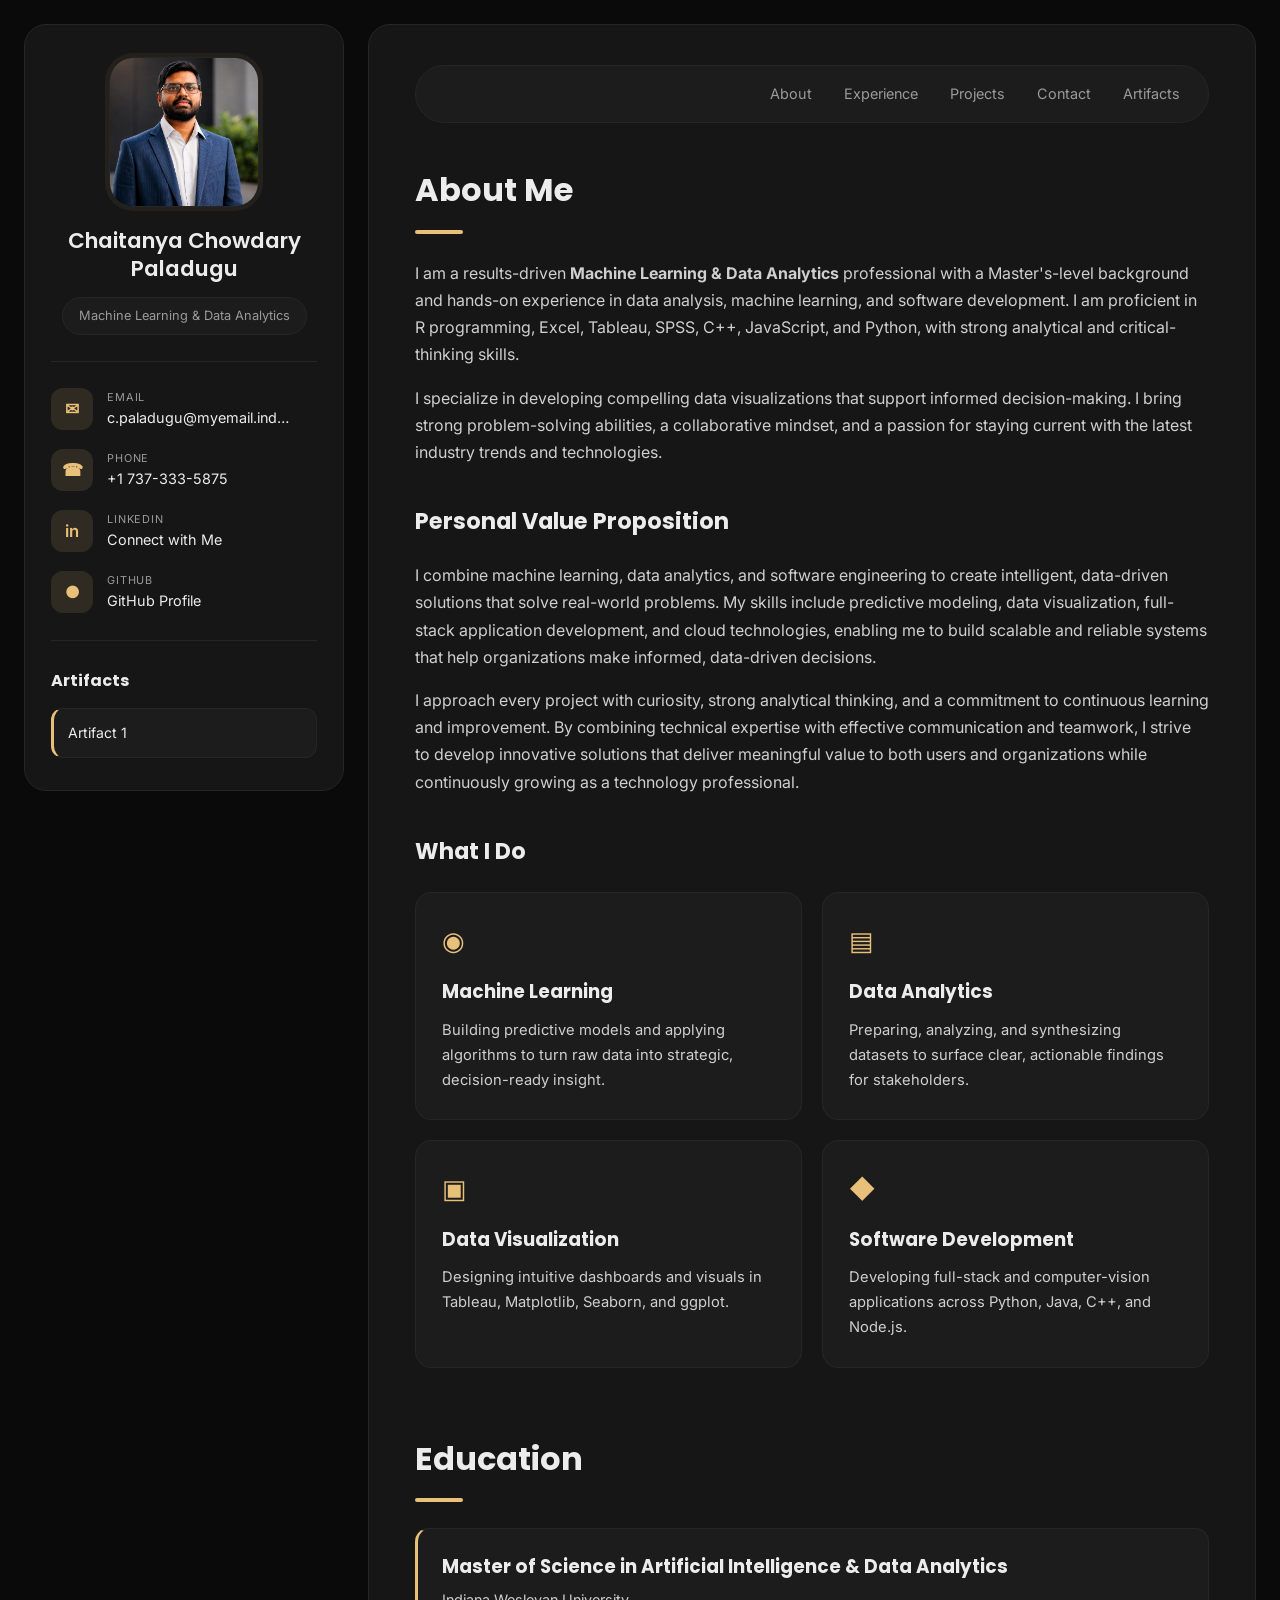
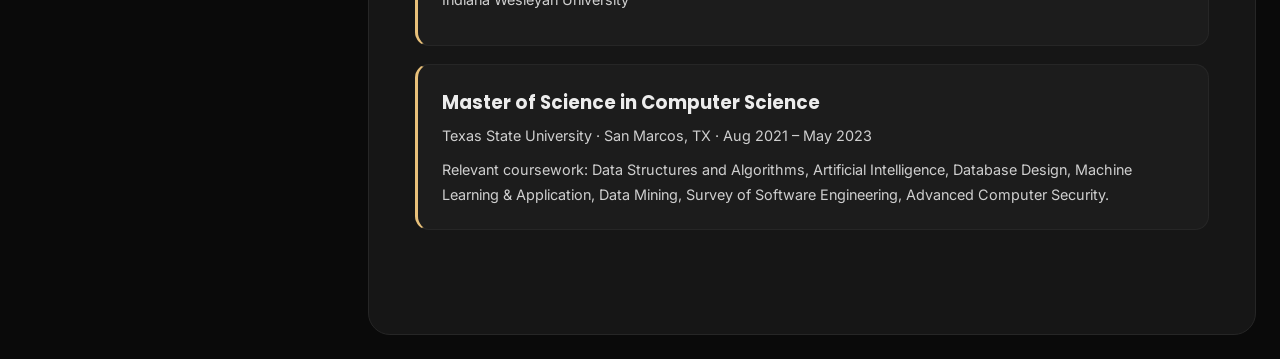
==== index.html @ d96ff82c "Update index.html" ====
<!DOCTYPE html>
<html lang="en">
  <head>
    <meta charset="UTF-8">
    <meta name="viewport" content="width=device-width, initial-scale=1.0">
    <title>Chaitanya Chowdary Paladugu | Portfolio</title>
  <link rel="preconnect" href="https://fonts.googleapis.com">
  <link href="https://fonts.googleapis.com/css2?family=Poppins:wght@400;500;600;700&family=Inter:wght@400;500;600&display=swap" rel="stylesheet">
  <link rel="stylesheet" href="style.css?v=4">
  </head>
<body>
  <div class="layout">
    <!-- Sidebar -->
    <aside class="sidebar">
      <div class="profile">
        <div class="avatar-wrap">
          <img src="profile.jpg" alt="Chaitanya Chowdary Paladugu" class="avatar">
        </div>
        <h1 class="name">Chaitanya Chowdary Paladugu</h1>
        <span class="role-pill">Machine Learning &amp; Data Analytics</span>
      </div>

      <div class="divider"></div>

      <nav class="contact-list">
        <a class="contact-item" href="mailto:c.paladugu@myemail.indwes.edu">
          <span class="c-icon">&#9993;</span>
          <span class="c-text"><span class="c-label">EMAIL</span><span class="c-value">c.paladugu@myemail.indwes.edu</span></span>
        </a>
        <a class="contact-item" href="tel:+17373335875">
          <span class="c-icon">&#9742;</span>
          <span class="c-text"><span class="c-label">PHONE</span><span class="c-value">+1 737-333-5875</span></span>
        </a>
        <a class="contact-item" href="https://www.linkedin.com/in/chowdary-paladugu1325/" target="_blank" rel="noopener">
          <span class="c-icon">in</span>
          <span class="c-text"><span class="c-label">LINKEDIN</span><span class="c-value">Connect with Me</span></span>
        </a>
        <a class="contact-item" href="https://github.com/ChaitanyaChowdaryPaladugu" target="_blank" rel="noopener">
          <span class="c-icon">&#9679;</span>
          <span class="c-text"><span class="c-label">GITHUB</span><span class="c-value">GitHub Profile</span></span>
        </a>
      </nav>

      <div class="divider"></div>

      <div class="artifacts-nav">
        <h2 class="artifacts-title">Artifacts</h2>
        <a class="artifact-link" href="artifact-1.html">Artifact 1</a>
      </div>
    </aside>

    <!-- Main -->
    <main class="main">
      <nav class="topnav">
        <a href="index.html" class="active">About</a>
        <a href="experience.html">Experience</a>
        <a href="projects.html">Projects</a>
        <a href="contact.html">Contact</a>
        <a href="artifacts.html">Artifacts</a>
      </nav>

      <section id="about" class="section">
        <h2 class="section-title">About Me</h2>
        <div class="title-bar"></div>
        <p>I am a results-driven <strong>Machine Learning &amp; Data Analytics</strong> professional with a Master's-level background and hands-on experience in data analysis, machine learning, and software development. I am proficient in R programming, Excel, Tableau, SPSS, C++, JavaScript, and Python, with strong analytical and critical-thinking skills.</p>
      <p>I specialize in developing compelling data visualizations that support informed decision-making. I bring strong problem-solving abilities, a collaborative mindset, and a passion for staying current with the latest industry trends and technologies.</p>
      
      <h3 class="subsection-title">Personal Value Proposition</h3>

      <div class="value-prop-card">
      <p>
        I combine machine learning, data analytics, and software engineering to create intelligent, data-driven solutions that solve real-world problems. My skills include predictive modeling, data visualization, full-stack application development, and cloud technologies, enabling me to build scalable and reliable systems that help organizations make informed, data-driven decisions.
      </p>

      <p>
        I approach every project with curiosity, strong analytical thinking, and a commitment to continuous learning and improvement. By combining technical expertise with effective communication and teamwork, I strive to develop innovative solutions that deliver meaningful value to both users and organizations while continuously growing as a technology professional.
      </p>
      </div>
      
        
      <h3 class="subsection-title">What I Do</h3>
      <div class="cards-grid">
      <div class="feature-card">
      <span class="feature-icon">&#9673;</span>
      <h4>Machine Learning</h4>
      <p>Building predictive models and applying algorithms to turn raw data into strategic, decision-ready insight.</p>
      </div>
      <div class="feature-card">
      <span class="feature-icon">&#9636;</span>
      <h4>Data Analytics</h4>
      <p>Preparing, analyzing, and synthesizing datasets to surface clear, actionable findings for stakeholders.</p>
      </div>
      <div class="feature-card">
      <span class="feature-icon">&#9635;</span>
      <h4>Data Visualization</h4>
      <p>Designing intuitive dashboards and visuals in Tableau, Matplotlib, Seaborn, and ggplot.</p>
      </div>
      <div class="feature-card">
      <span class="feature-icon">&#9670;</span>
      <h4>Software Development</h4>
      <p>Developing full-stack and computer-vision applications across Python, Java, C++, and Node.js.</p>
      </div>
      </div>
      </section>
    
    <section id="education" class="section">
    <h2 class="section-title">Education</h2>
    <div class="title-bar"></div>
    <div class="edu-card">
    <h3>Master of Science in Artificial Intelligence &amp; Data Analytics</h3>
    <p class="edu-meta">Indiana Wesleyan University</p>
    </div>
    <div class="edu-card">
    <h3>Master of Science in Computer Science</h3>
    <p class="edu-meta">Texas State University &middot; San Marcos, TX &middot; Aug 2021 &ndash; May 2023</p>
    <p class="edu-course">Relevant coursework: Data Structures and Algorithms, Artificial Intelligence, Database Design, Machine Learning &amp; Application, Data Mining, Survey of Software Engineering, Advanced Computer Security.</p>
    </div>
    </section>
    </main>
  </div>
<script src="script.js?v=4"></script>
</body>
</html>
---- style.css ----
:root {
  --bg: #0a0a0a;
  --card: #161616;
  --card-2: #1c1c1c;
  --border: #262626;
  --accent: #e8c07a;
  --accent-soft: rgba(232,192,122,0.12);
  --text: #ececec;
  --muted: #9a9a9a;
  --radius: 22px;
}

* { margin: 0; padding: 0; box-sizing: border-box; }

html { scroll-behavior: smooth; }

body {
  background: var(--bg);
  color: var(--text);
  font-family: 'Inter', sans-serif;
  line-height: 1.7;
  padding: 24px;
}

.layout {
  display: grid;
  grid-template-columns: 320px 1fr;
  gap: 24px;
  max-width: 1320px;
  margin: 0 auto;
  align-items: start;
}

/* ---------- Sidebar ---------- */
.sidebar {
  background: var(--card);
  border: 1px solid var(--border);
  border-radius: var(--radius);
  padding: 32px 26px;
  position: sticky;
  top: 24px;
}

.profile { text-align: center; }

.avatar-wrap {
  width: 150px;
  height: 150px;
  margin: 0 auto 20px;
  border-radius: 24px;
  overflow: hidden;
  border: 1px solid var(--border);
  box-shadow: 0 0 0 4px rgba(232,192,122,0.06);
}

.avatar { width: 100%; height: 100%; object-fit: cover; display: block; }

.name {
  font-family: 'Poppins', sans-serif;
  font-size: 1.35rem;
  font-weight: 600;
  line-height: 1.3;
  margin-bottom: 14px;
}

.role-pill {
  display: inline-block;
  background: var(--card-2);
  border: 1px solid var(--border);
  color: var(--muted);
  font-size: 0.8rem;
  padding: 7px 16px;
  border-radius: 999px;
}

.divider {
  height: 1px;
  background: var(--border);
  margin: 26px 0;
}

/* Contact list */
.contact-list { display: flex; flex-direction: column; gap: 18px; }

.contact-item {
  display: flex;
  align-items: center;
  gap: 14px;
  text-decoration: none;
  color: var(--text);
  transition: transform 0.2s ease;
}

.contact-item:hover { transform: translateX(3px); }

.c-icon {
  flex: 0 0 42px;
  height: 42px;
  display: grid;
  place-items: center;
  background: var(--accent-soft);
  color: var(--accent);
  border-radius: 12px;
  font-size: 1.05rem;
  font-weight: 600;
}

.c-text { display: flex; flex-direction: column; overflow: hidden; }
.c-label { font-size: 0.68rem; letter-spacing: 0.08em; color: var(--muted); }
.c-value { font-size: 0.9rem; white-space: nowrap; overflow: hidden; text-overflow: ellipsis; max-width: 190px; }

/* Artifacts nav */
.artifacts-title {
  font-family: 'Poppins', sans-serif;
  font-size: 1rem;
  margin-bottom: 14px;
}

.artifact-link {
  display: block;
  background: var(--card-2);
  border: 1px solid var(--border);
  border-left: 3px solid var(--accent);
  border-radius: 12px;
  padding: 12px 14px;
  color: var(--text);
  text-decoration: none;
  font-size: 0.88rem;
  transition: background 0.2s ease;
}

.artifact-link:hover { background: var(--accent-soft); }

/* ---------- Main ---------- */
.main {
  background: var(--card);
  border: 1px solid var(--border);
  border-radius: var(--radius);
  padding: 40px 46px;
}

.topnav {
  display: flex;
  justify-content: flex-end;
  flex-wrap: wrap;
  gap: 8px;
  background: var(--card-2);
  border: 1px solid var(--border);
  border-radius: 999px;
  padding: 10px 16px;
  margin-bottom: 40px;
  position: sticky;
  top: 24px;
  z-index: 5;
}

.topnav a {
  color: var(--muted);
  text-decoration: none;
  font-size: 0.9rem;
  padding: 6px 12px;
  border-radius: 999px;
  transition: color 0.2s ease;
}

.topnav a:hover { color: var(--text); }
.topnav a.active { color: var(--accent); }

.section { margin-bottom: 64px; scroll-margin-top: 90px; }

.section-title {
  font-family: 'Poppins', sans-serif;
  font-size: 2rem;
  font-weight: 700;
}

.title-bar {
  width: 48px;
  height: 4px;
  background: var(--accent);
  border-radius: 4px;
  margin: 12px 0 26px;
}

.section p { color: #cfcfcf; margin-bottom: 16px; }
.section-lead { color: var(--muted); margin-bottom: 24px; }

.subsection-title {
  font-family: 'Poppins', sans-serif;
  font-size: 1.4rem;
  margin: 36px 0 22px;
}

/* Feature cards */
.cards-grid {
  display: grid;
  grid-template-columns: repeat(2, 1fr);
  gap: 20px;
}

.feature-card {
  background: var(--card-2);
  border: 1px solid var(--border);
  border-radius: 16px;
  padding: 26px;
  transition: transform 0.2s ease, border-color 0.2s ease;
}

.feature-card:hover { transform: translateY(-4px); border-color: var(--accent); }
.feature-icon { color: var(--accent); font-size: 1.6rem; display: block; margin-bottom: 14px; }
.feature-card h4 { font-family: 'Poppins', sans-serif; font-size: 1.15rem; margin-bottom: 10px; }
.feature-card p { font-size: 0.92rem; margin: 0; }

/* Education */
.edu-card {
  background: var(--card-2);
  border: 1px solid var(--border);
  border-left: 3px solid var(--accent);
  border-radius: 14px;
  padding: 22px 24px;
  margin-bottom: 18px;
}
.edu-card h3 { font-family: 'Poppins', sans-serif; font-size: 1.15rem; margin-bottom: 6px; }
.edu-meta { color: var(--accent); font-size: 0.9rem; margin-bottom: 10px !important; }
.edu-course { font-size: 0.9rem; margin: 0 !important; }

/* Skills */
.skills-grid {
  display: grid;
  grid-template-columns: repeat(2, 1fr);
  gap: 20px;
}
.skill-group {
  background: var(--card-2);
  border: 1px solid var(--border);
  border-radius: 16px;
  padding: 22px;
}
.skill-group h4 { font-family: 'Poppins', sans-serif; color: var(--accent); font-size: 1rem; margin-bottom: 14px; }
.tags { display: flex; flex-wrap: wrap; gap: 8px; }
.tags span {
  background: var(--accent-soft);
  color: var(--text);
  border: 1px solid var(--border);
  font-size: 0.8rem;
  padding: 5px 12px;
  border-radius: 999px;
}

/* Experience */
.experience-card {
  background: var(--card-2);
  border: 1px solid var(--border);
  border-radius: 16px;
  padding: 26px;
}
.exp-head { display: flex; justify-content: space-between; flex-wrap: wrap; gap: 8px; margin-bottom: 16px; }
.exp-head h3 { font-family: 'Poppins', sans-serif; font-size: 1.2rem; }
.exp-date { color: var(--accent); font-size: 0.88rem; }
.experience-card ul { padding-left: 20px; }
.experience-card li { color: #cfcfcf; margin-bottom: 8px; font-size: 0.92rem; }

/* Projects */
.filters { display: flex; gap: 10px; flex-wrap: wrap; margin-bottom: 24px; }
.filter {
  background: var(--card-2);
  border: 1px solid var(--border);
  color: var(--muted);
  padding: 8px 18px;
  border-radius: 999px;
  cursor: pointer;
  font-size: 0.85rem;
  transition: all 0.2s ease;
}
.filter:hover { color: var(--text); }
.filter.active { background: var(--accent); color: #111; border-color: var(--accent); font-weight: 600; }

.projects-grid {
  display: grid;
  grid-template-columns: repeat(2, 1fr);
  gap: 20px;
}
.project-card {
  background: var(--card-2);
  border: 1px solid var(--border);
  border-radius: 16px;
  padding: 24px;
  transition: transform 0.2s ease, border-color 0.2s ease;
}
.project-card:hover { transform: translateY(-4px); border-color: var(--accent); }
.project-card h3 { font-family: 'Poppins', sans-serif; font-size: 1.1rem; margin-bottom: 8px; }
.proj-tech { color: var(--accent); font-size: 0.82rem; margin-bottom: 12px !important; }
.project-card p { font-size: 0.9rem; }
.proj-link { color: var(--accent); text-decoration: none; font-size: 0.85rem; font-weight: 600; }
.proj-link:hover { text-decoration: underline; }
.project-card.hidden { display: none; }

/* Certifications */
.cert-list { list-style: none; display: grid; gap: 12px; }
.cert-list li {
  background: var(--card-2);
  border: 1px solid var(--border);
  border-left: 3px solid var(--accent);
  border-radius: 12px;
  padding: 14px 18px;
  font-size: 0.92rem;
}

/* Contact */
.contact-grid {
  display: grid;
  grid-template-columns: repeat(2, 1fr);
  gap: 16px;
}
.contact-box {
  display: flex;
  align-items: center;
  gap: 12px;
  background: var(--card-2);
  border: 1px solid var(--border);
  border-radius: 14px;
  padding: 18px 22px;
  color: var(--text);
  text-decoration: none;
  transition: transform 0.2s ease, border-color 0.2s ease;
}
.contact-box:hover { transform: translateY(-3px); border-color: var(--accent); }
.contact-box span {
  display: grid;
  place-items: center;
  width: 38px;
  height: 38px;
  background: var(--accent-soft);
  color: var(--accent);
  border-radius: 10px;
  font-weight: 600;
}

.footer {
  margin-top: 40px;
  padding-top: 24px;
  border-top: 1px solid var(--border);
  color: var(--muted);
  font-size: 0.82rem;
  text-align: center;
}

/* ---------- Responsive ---------- */
@media (max-width: 980px) {
  .layout { grid-template-columns: 1fr; }
  .sidebar { position: static; }
  .main { padding: 30px 24px; }
  .cards-grid, .skills-grid, .projects-grid, .contact-grid { grid-template-columns: 1fr; }
  .topnav { justify-content: center; }
}
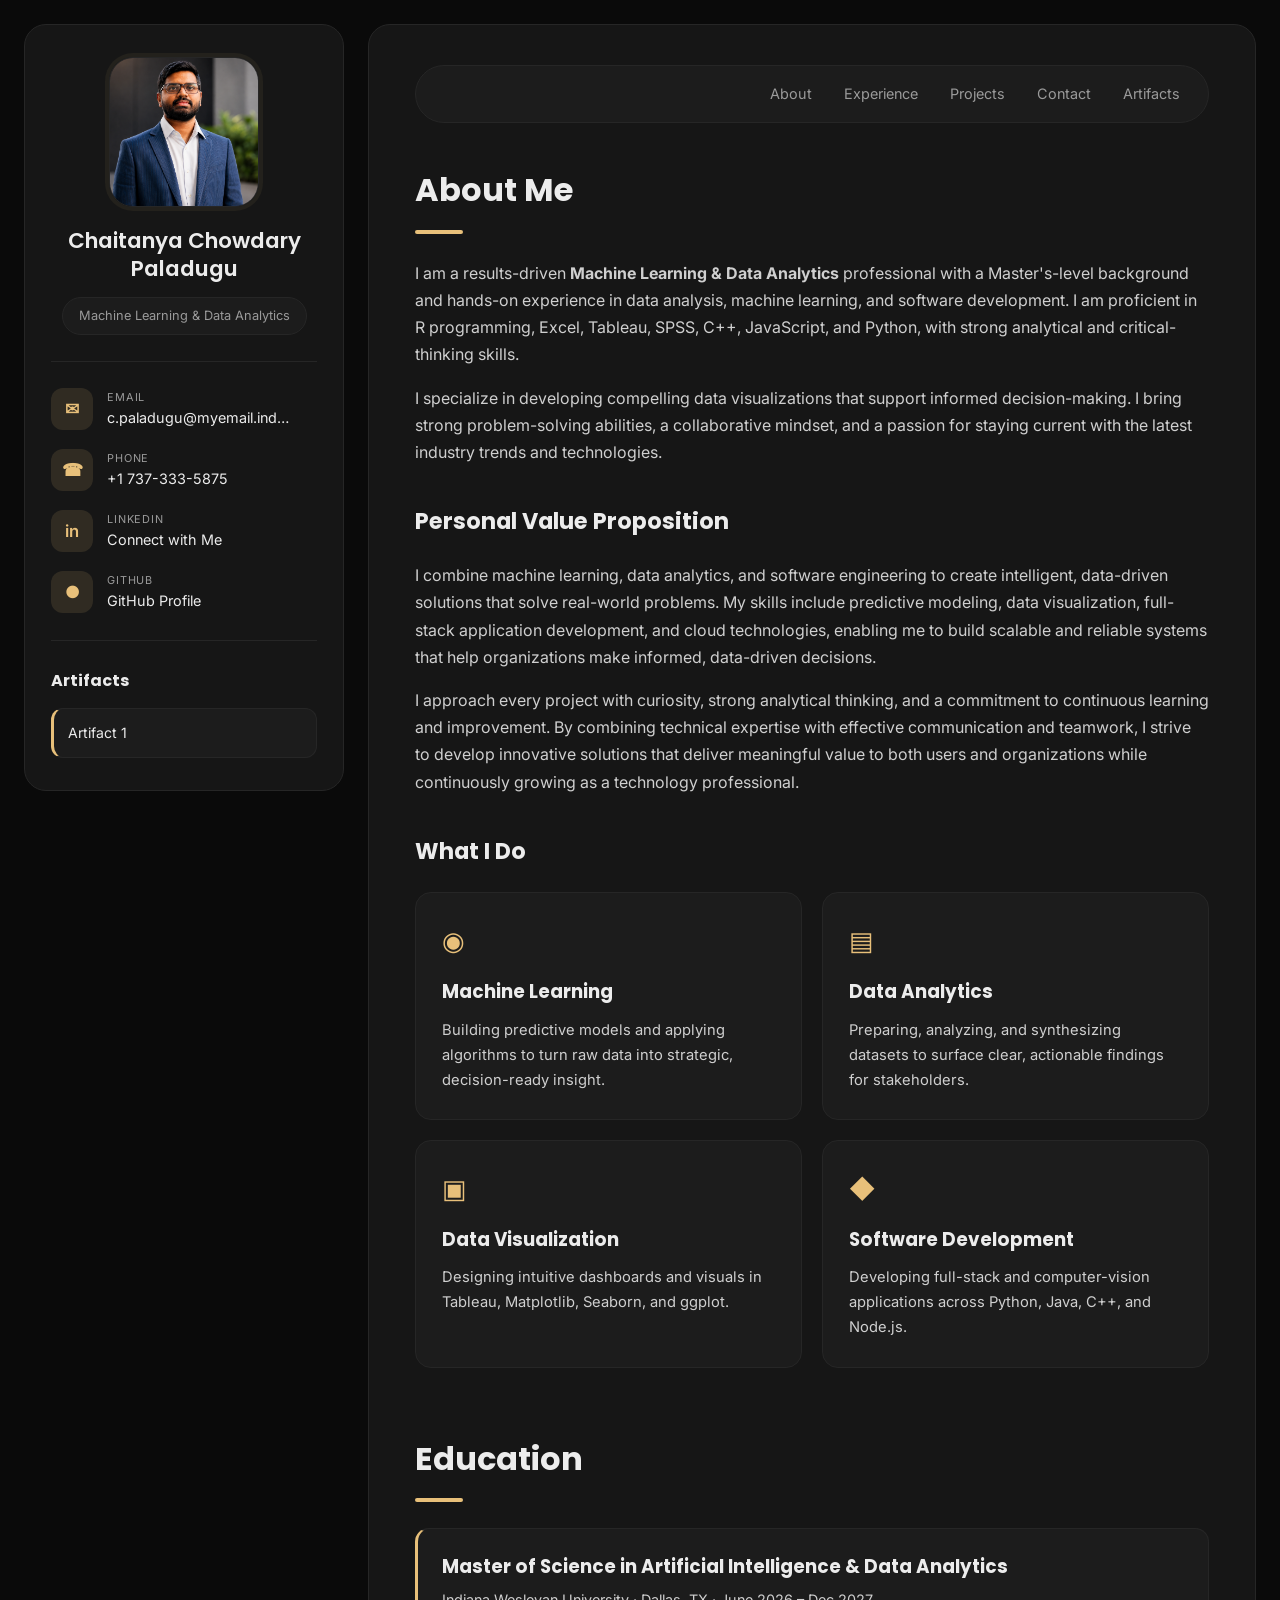
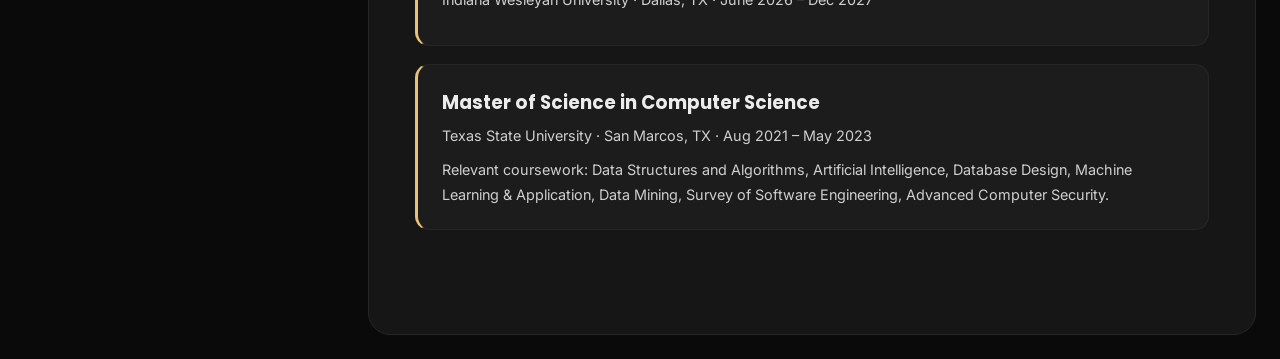
==== commit 6367d3d8: "Update index.html update timeline for IWU" ====
--- a/index.html
+++ b/index.html
@@ -108,7 +108,7 @@
     <div class="title-bar"></div>
     <div class="edu-card">
     <h3>Master of Science in Artificial Intelligence &amp; Data Analytics</h3>
-    <p class="edu-meta">Indiana Wesleyan University</p>
+    <p class="edu-meta">Indiana Wesleyan University &middot; Dallas, TX &middot; June 2026 &ndash; Dec 2027</p>
     </div>
     <div class="edu-card">
     <h3>Master of Science in Computer Science</h3>
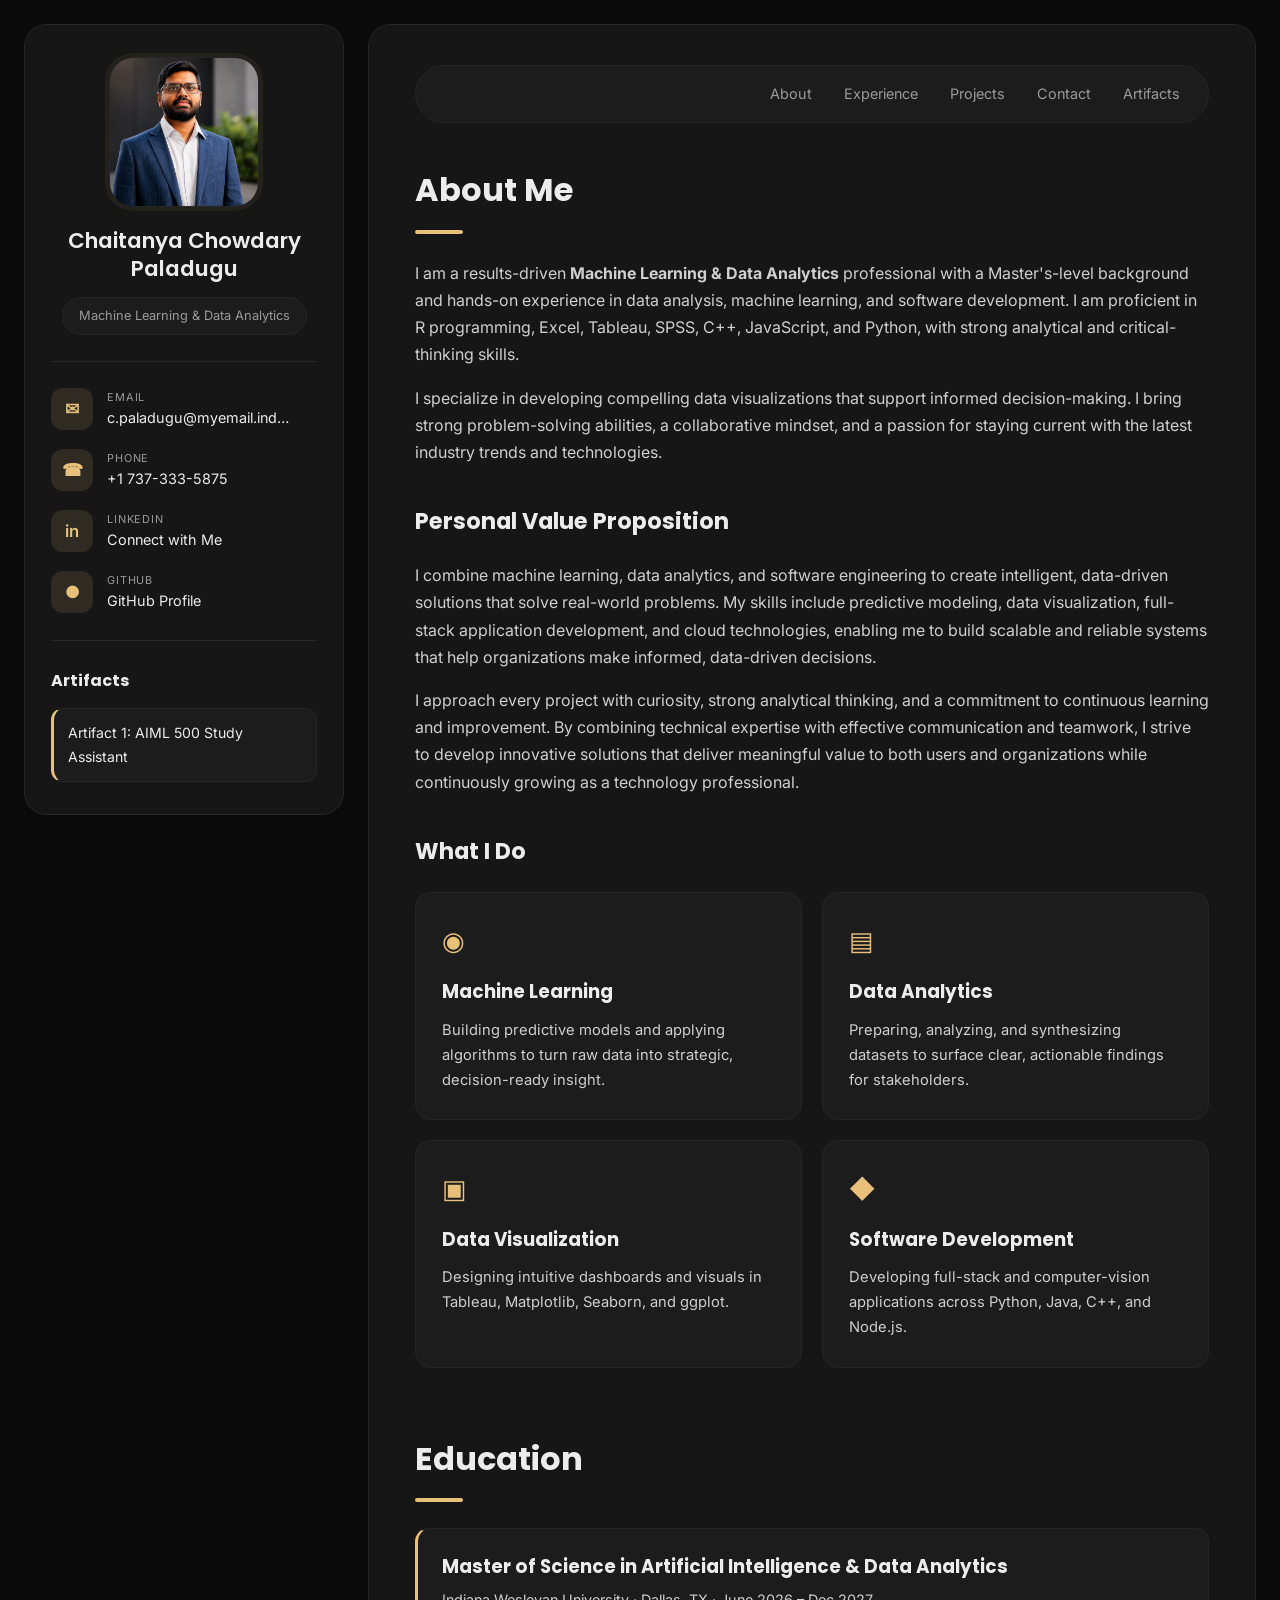
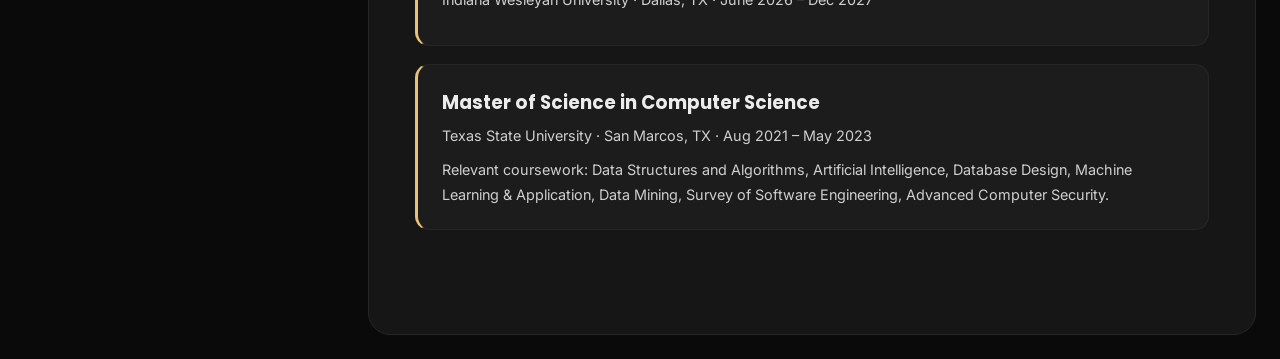
==== commit 04e2ea67: "Add AIML 500 Study Assistant as Portfolio Artifact 1" ====
--- a/index.html
+++ b/index.html
@@ -45,7 +45,7 @@
 
       <div class="artifacts-nav">
         <h2 class="artifacts-title">Artifacts</h2>
-        <a class="artifact-link" href="artifact-1.html">Artifact 1</a>
+        <a class="artifact-link" href="artifact-1.html">Artifact 1: AIML 500 Study Assistant</a>
       </div>
     </aside>
 
--- a/style.css
+++ b/style.css
@@ -137,6 +137,7 @@
   border: 1px solid var(--border);
   border-radius: var(--radius);
   padding: 40px 46px;
+  min-width: 0;
 }
 
 .topnav {
@@ -294,6 +295,73 @@
 .proj-link { color: var(--accent); text-decoration: none; font-size: 0.85rem; font-weight: 600; }
 .proj-link:hover { text-decoration: underline; }
 .project-card.hidden { display: none; }
+.project-thumbnail { width: 100%; aspect-ratio: 16 / 9; object-fit: cover; object-position: top; border-radius: 12px; margin-bottom: 18px; border: 1px solid var(--border); }
+
+/* Artifact detail pages */
+.artifact-hero {
+  background: var(--card-2);
+  border: 1px solid var(--border);
+  border-left: 4px solid var(--accent);
+  border-radius: 18px;
+  padding: 28px;
+  margin-bottom: 36px;
+}
+.artifact-hero h1 { font-family: 'Poppins', sans-serif; font-size: 2rem; line-height: 1.3; margin-bottom: 12px; }
+.artifact-hero p { max-width: 760px; }
+.artifact-actions, .project-actions {
+  display: flex;
+  flex-wrap: wrap;
+  gap: 12px;
+  margin-top: 20px;
+}
+.artifact-button {
+  display: inline-block;
+  background: var(--accent);
+  border: 1px solid var(--accent);
+  border-radius: 999px;
+  color: #111;
+  font-size: 0.88rem;
+  font-weight: 600;
+  line-height: 1.4;
+  padding: 10px 18px;
+  text-decoration: none;
+  transition: transform 0.2s ease, background 0.2s ease;
+}
+.artifact-button:hover { transform: translateY(-2px); background: #f2ce8e; }
+.artifact-button:focus-visible { outline: 3px solid var(--text); outline-offset: 3px; }
+.artifact-button-secondary { background: transparent; color: var(--accent); }
+.artifact-button-secondary:hover { background: var(--accent-soft); }
+.artifact-section {
+  border-top: 1px solid var(--border);
+  padding-top: 30px;
+  margin-top: 30px;
+}
+.artifact-section h2 {
+  font-family: 'Poppins', sans-serif;
+  font-size: 1.45rem;
+  margin-bottom: 14px;
+}
+.artifact-section h3 {
+  font-family: 'Poppins', sans-serif;
+  font-size: 1.05rem;
+  color: var(--accent);
+  margin: 22px 0 8px;
+}
+.artifact-section ul, .artifact-section ol { padding-left: 22px; color: #cfcfcf; }
+.artifact-section li { margin-bottom: 8px; }
+.table-wrap { max-width: 100%; overflow-x: auto; margin-top: 18px; }
+.results-table { width: 100%; border-collapse: collapse; min-width: 520px; }
+.results-table caption { text-align: left; color: var(--muted); margin-bottom: 10px; }
+.results-table th, .results-table td { border: 1px solid var(--border); padding: 12px 14px; text-align: left; }
+.results-table th { background: var(--accent-soft); color: var(--accent); font-family: 'Poppins', sans-serif; }
+.results-table tbody tr:nth-child(even) { background: rgba(255,255,255,0.02); }
+.results-table tfoot { font-weight: 700; }
+.artifact-note { background: var(--accent-soft); border-radius: 12px; padding: 16px 18px; }
+.artifact-note p { margin: 0; }
+.evidence-grid { display: grid; grid-template-columns: repeat(2, minmax(0, 1fr)); gap: 20px; margin-top: 20px; }
+.evidence-grid figure { min-width: 0; background: var(--card-2); border: 1px solid var(--border); border-radius: 14px; overflow: hidden; }
+.evidence-grid img { width: 100%; height: auto; display: block; }
+.evidence-grid figcaption { color: var(--muted); font-size: 0.84rem; line-height: 1.5; padding: 14px 16px; }
 
 /* Certifications */
 .cert-list { list-style: none; display: grid; gap: 12px; }
@@ -353,3 +421,11 @@
   .cards-grid, .skills-grid, .projects-grid, .contact-grid { grid-template-columns: 1fr; }
   .topnav { justify-content: center; }
 }
+
+@media (max-width: 560px) {
+  body { padding: 12px; }
+  .sidebar, .main { padding: 24px 18px; }
+  .artifact-hero { padding: 22px 18px; }
+  .artifact-actions .artifact-button, .project-actions .artifact-button { width: 100%; text-align: center; }
+  .evidence-grid { grid-template-columns: 1fr; }
+}
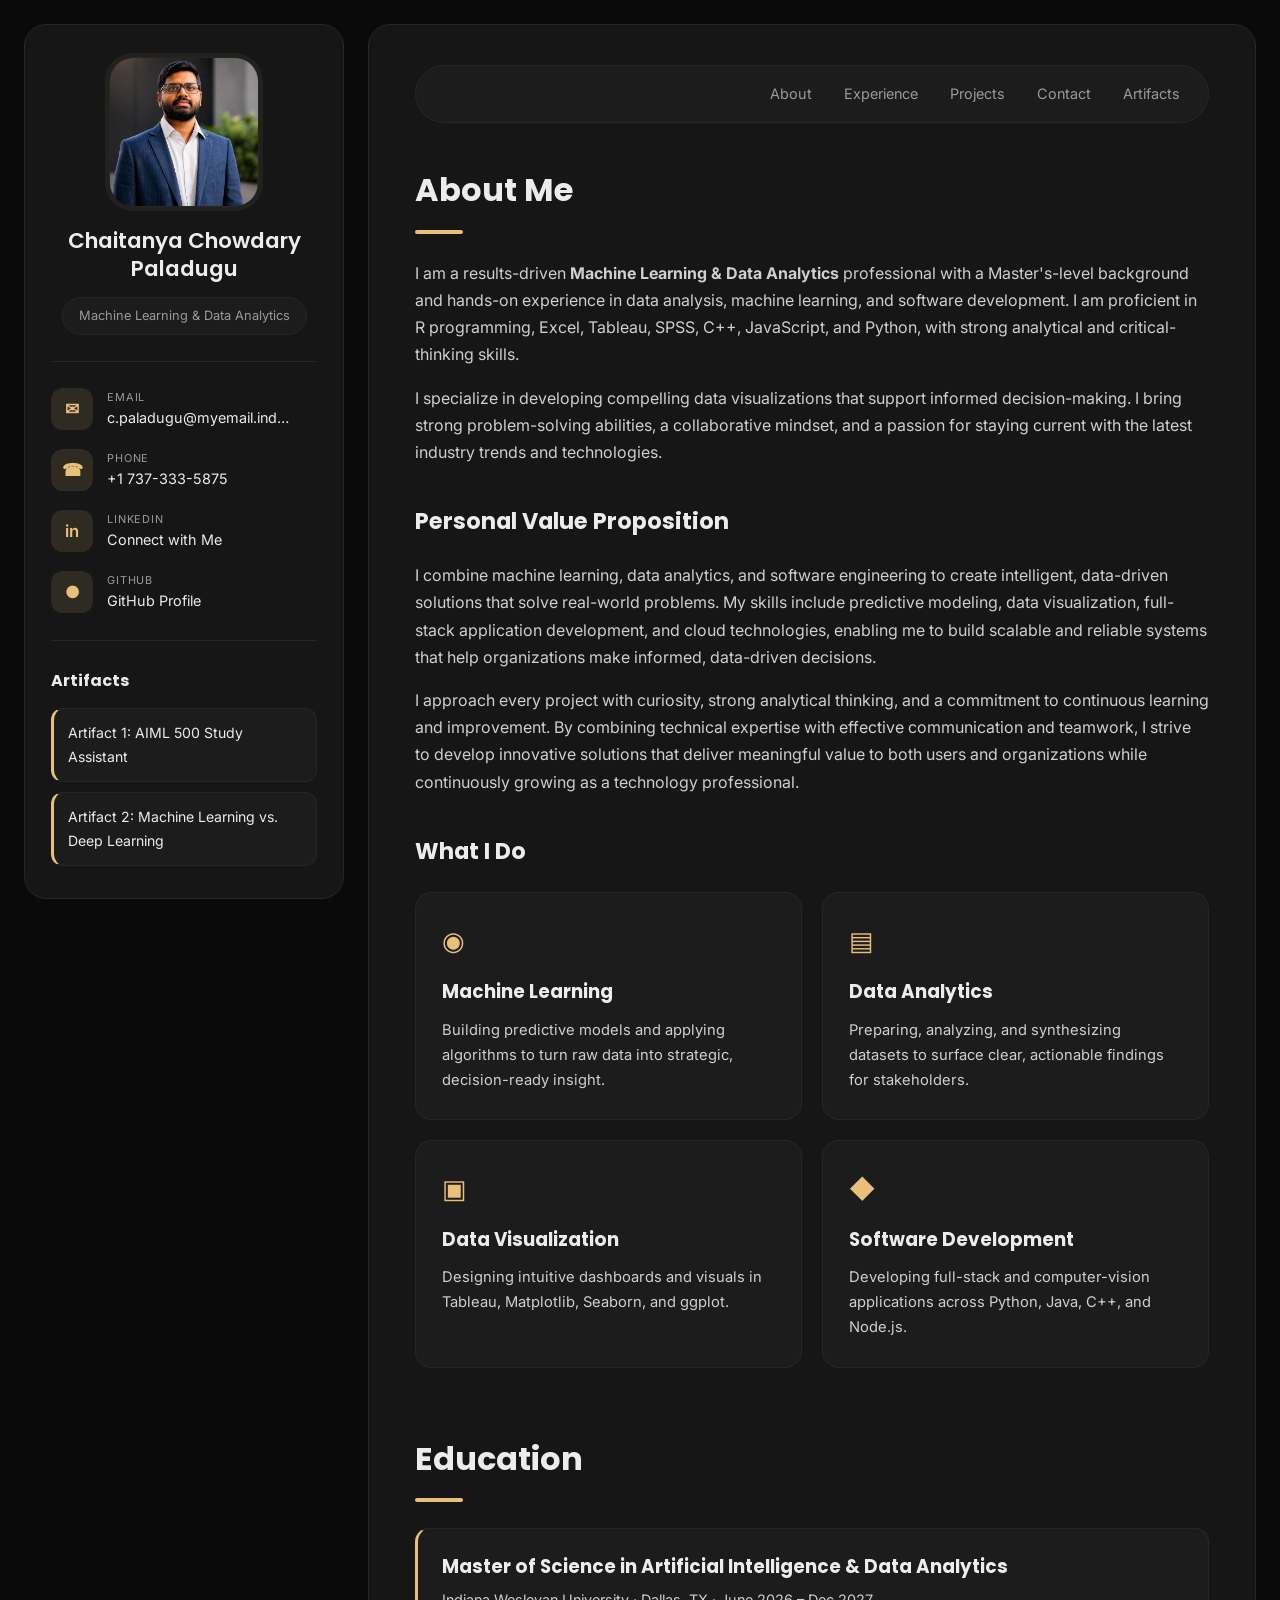
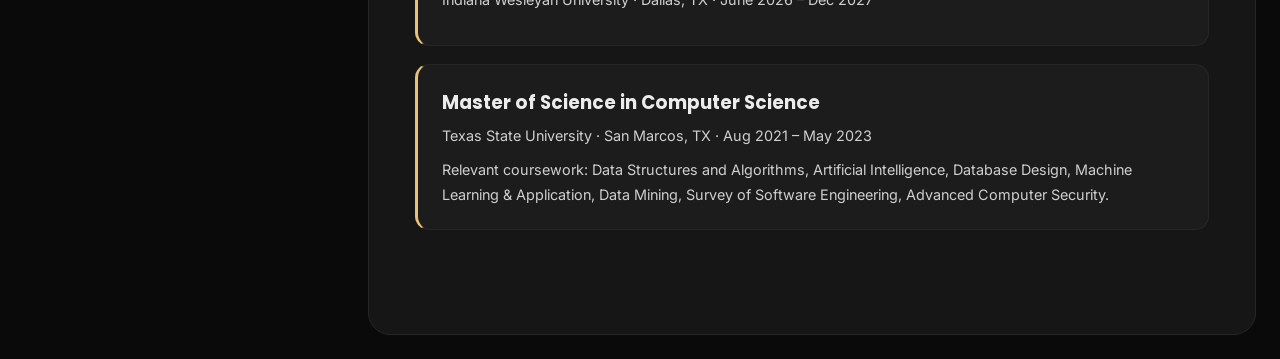
==== commit 2df8f136: "List Artifact 2 and update portfolio report" ====
--- a/index.html
+++ b/index.html
@@ -46,6 +46,7 @@
       <div class="artifacts-nav">
         <h2 class="artifacts-title">Artifacts</h2>
         <a class="artifact-link" href="artifact-1.html">Artifact 1: AIML 500 Study Assistant</a>
+        <a class="artifact-link" href="artifact-2.html">Artifact 2: Machine Learning vs. Deep Learning</a>
       </div>
     </aside>
 
--- a/style.css
+++ b/style.css
@@ -130,6 +130,8 @@
 }
 
 .artifact-link:hover { background: var(--accent-soft); }
+
+.artifact-link + .artifact-link { margin-top: 10px; }
 
 /* ---------- Main ---------- */
 .main {
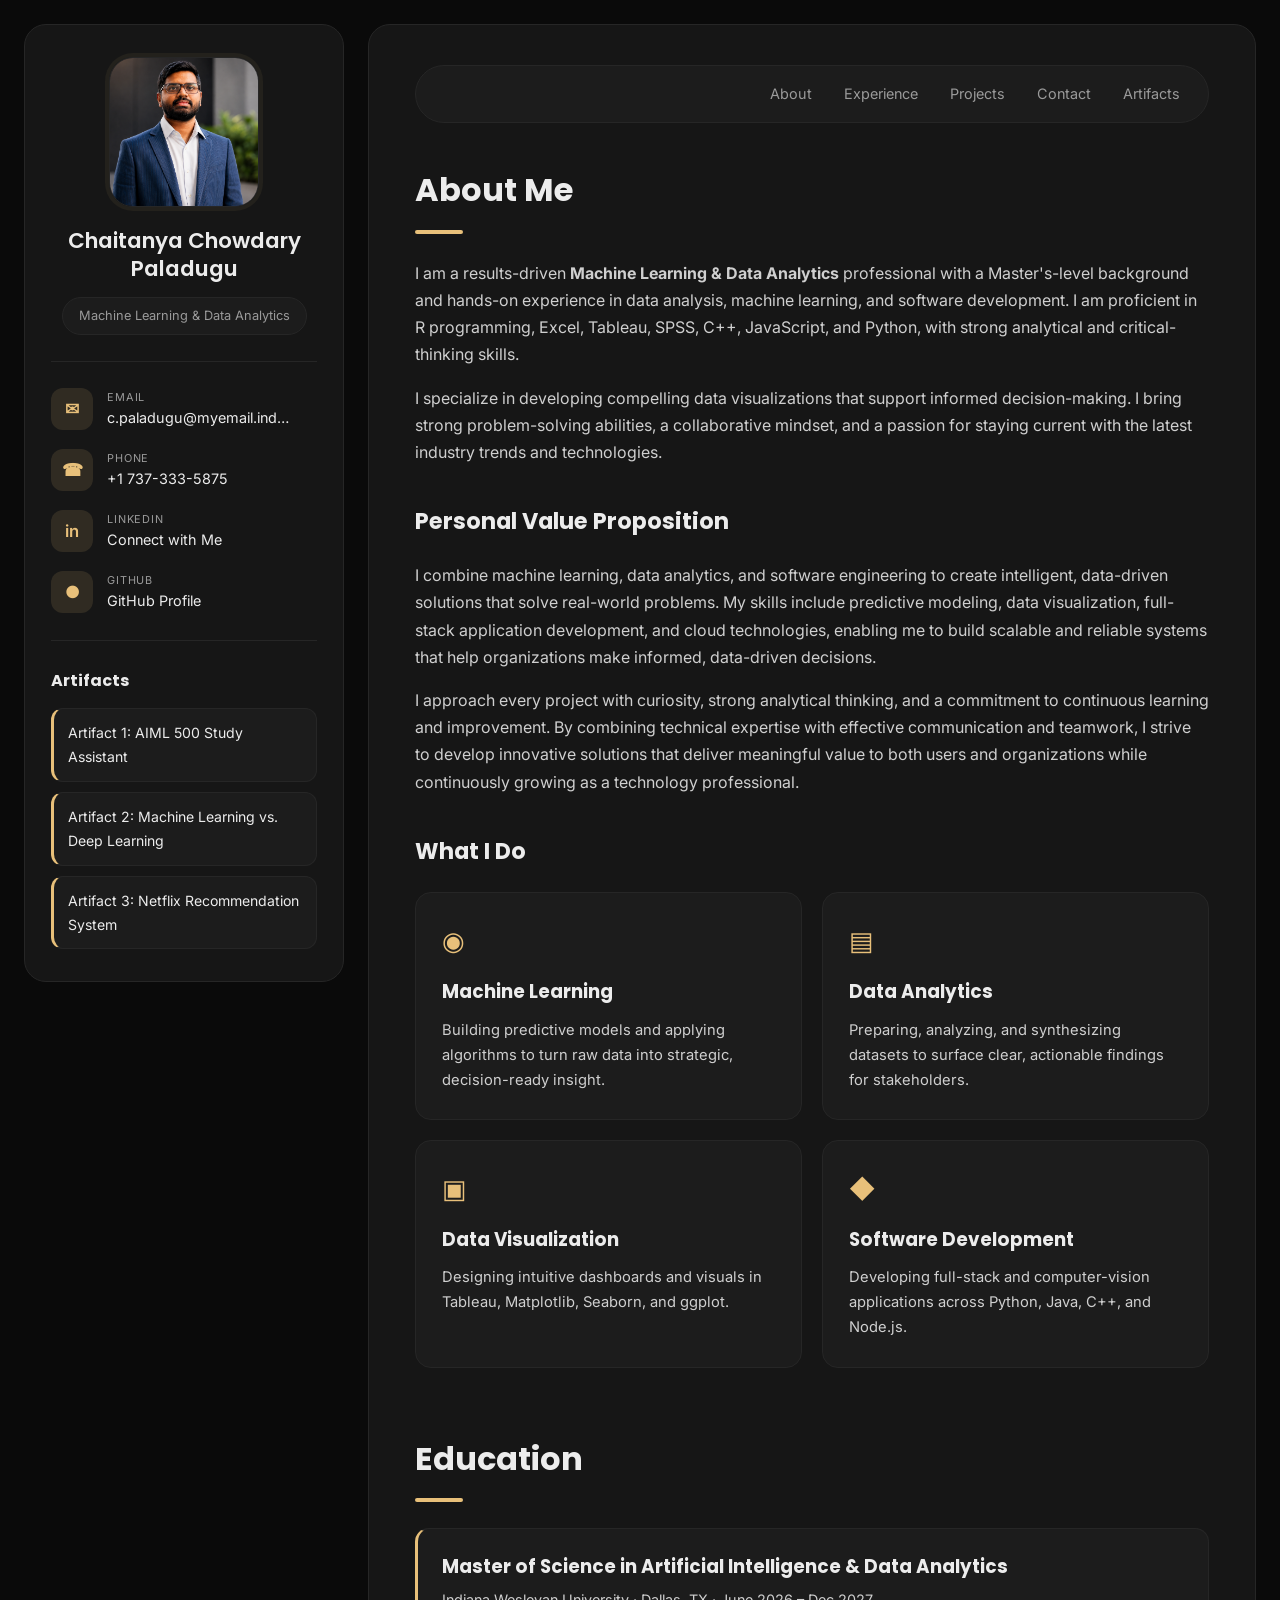
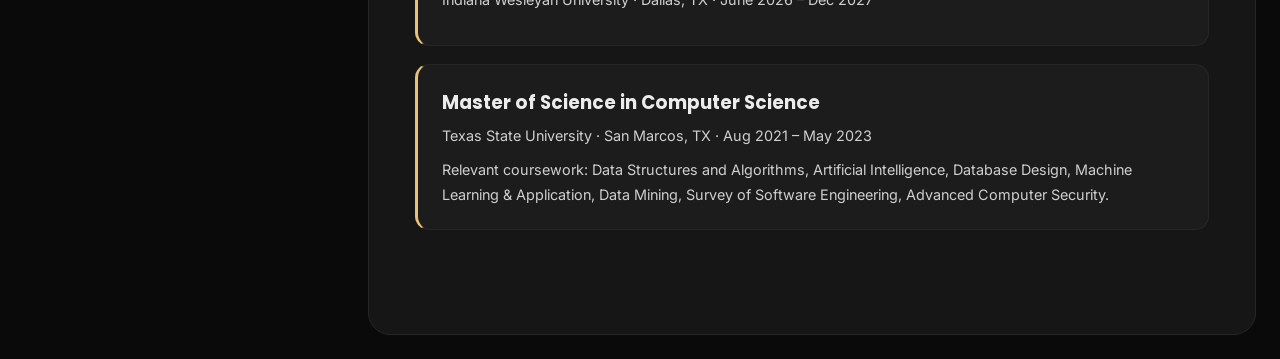
==== commit 053fb88f: "Publish Artifact 3 in portfolio listings" ====
--- a/index.html
+++ b/index.html
@@ -47,6 +47,7 @@
         <h2 class="artifacts-title">Artifacts</h2>
         <a class="artifact-link" href="artifact-1.html">Artifact 1: AIML 500 Study Assistant</a>
         <a class="artifact-link" href="artifact-2.html">Artifact 2: Machine Learning vs. Deep Learning</a>
+        <a class="artifact-link" href="artifact-3.html">Artifact 3: Netflix Recommendation System</a>
       </div>
     </aside>
 
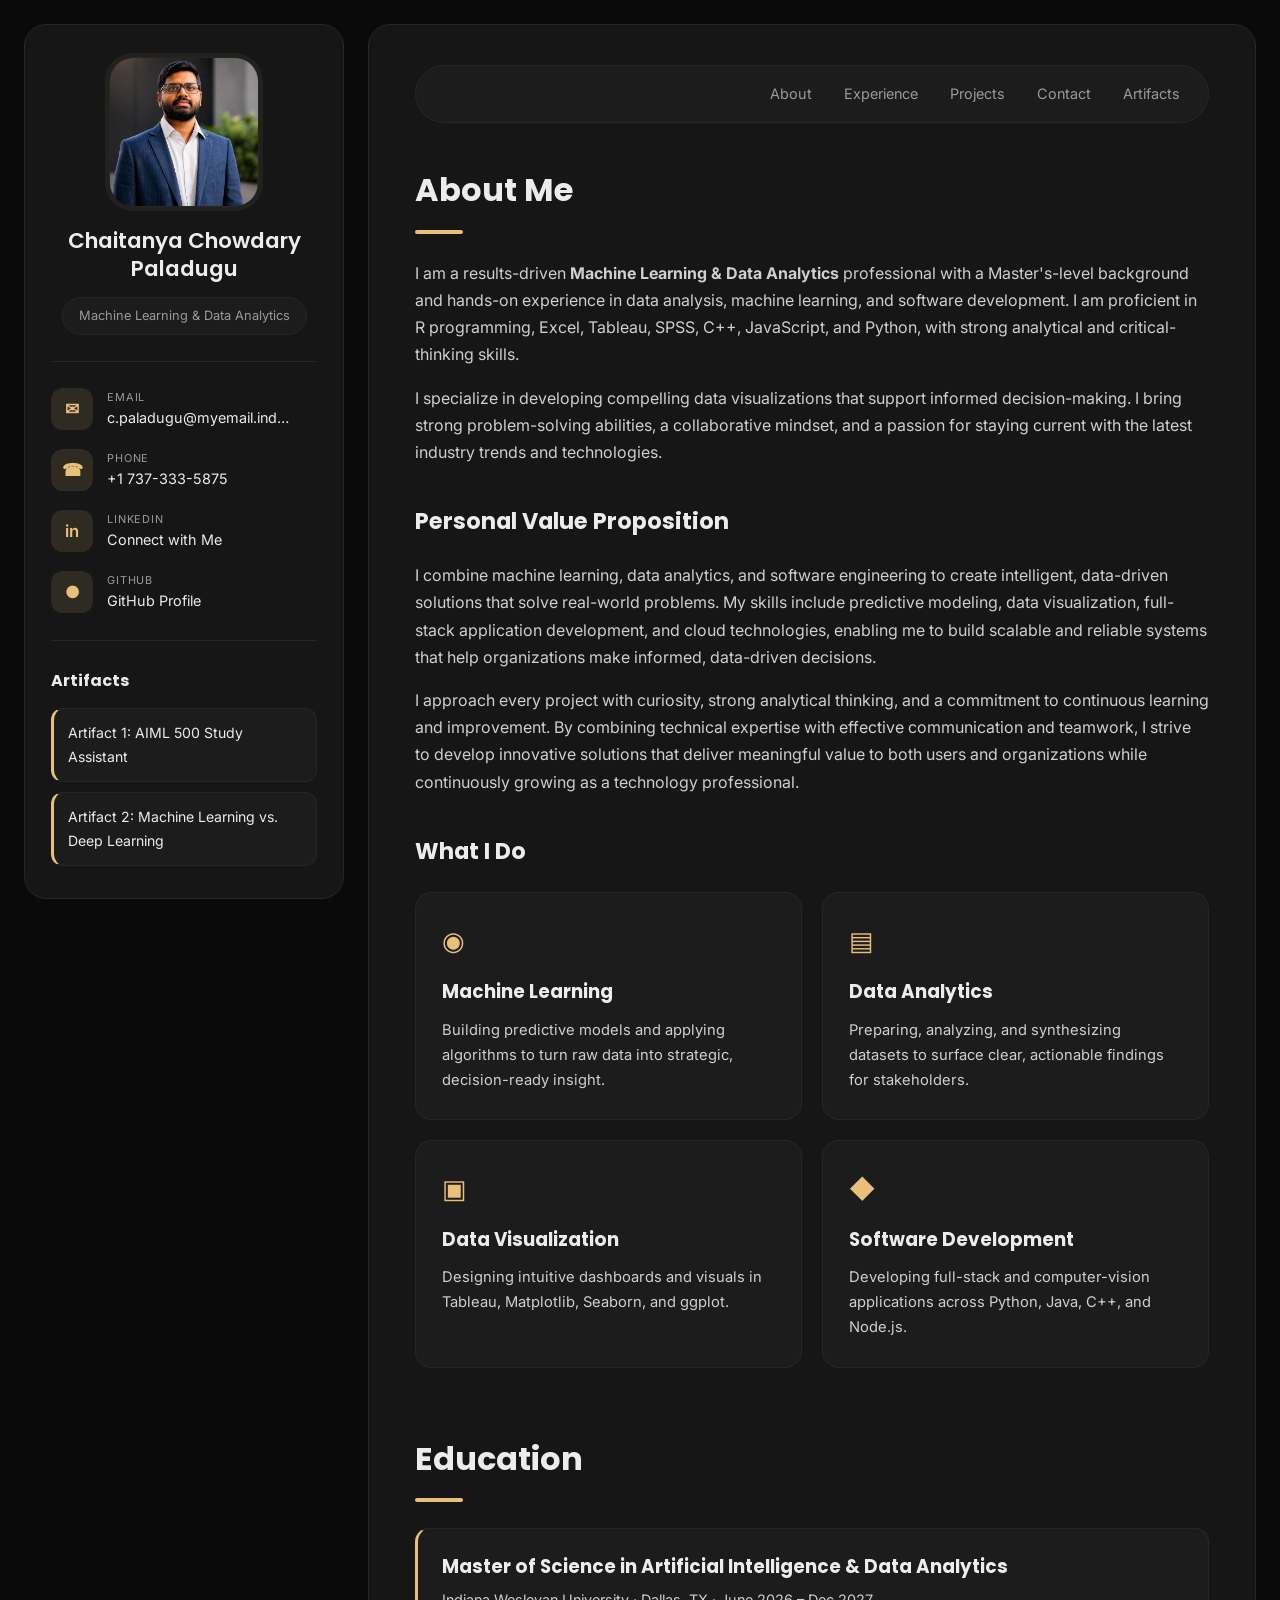
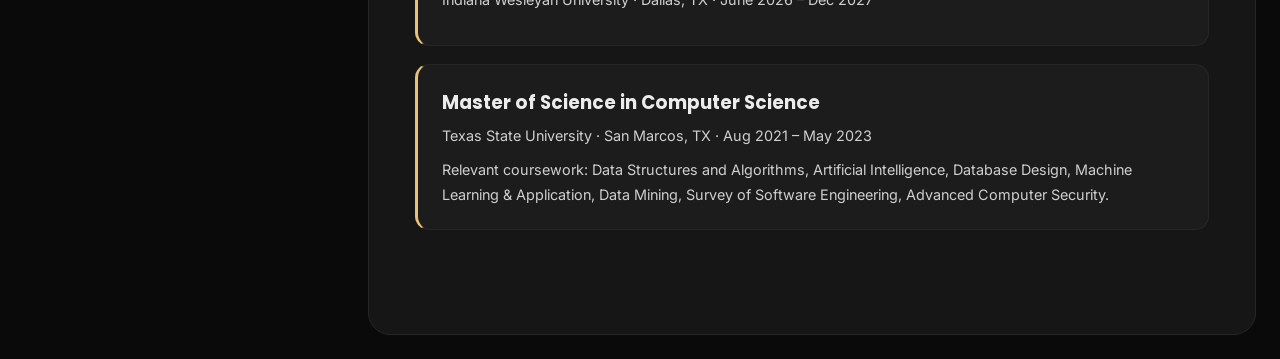
==== commit e617060f: "Add Artifact 3 discussion report download" ====
--- a/index.html
+++ b/index.html
@@ -47,7 +47,6 @@
         <h2 class="artifacts-title">Artifacts</h2>
         <a class="artifact-link" href="artifact-1.html">Artifact 1: AIML 500 Study Assistant</a>
         <a class="artifact-link" href="artifact-2.html">Artifact 2: Machine Learning vs. Deep Learning</a>
-        <a class="artifact-link" href="artifact-3.html">Artifact 3: Netflix Recommendation System</a>
       </div>
     </aside>
 
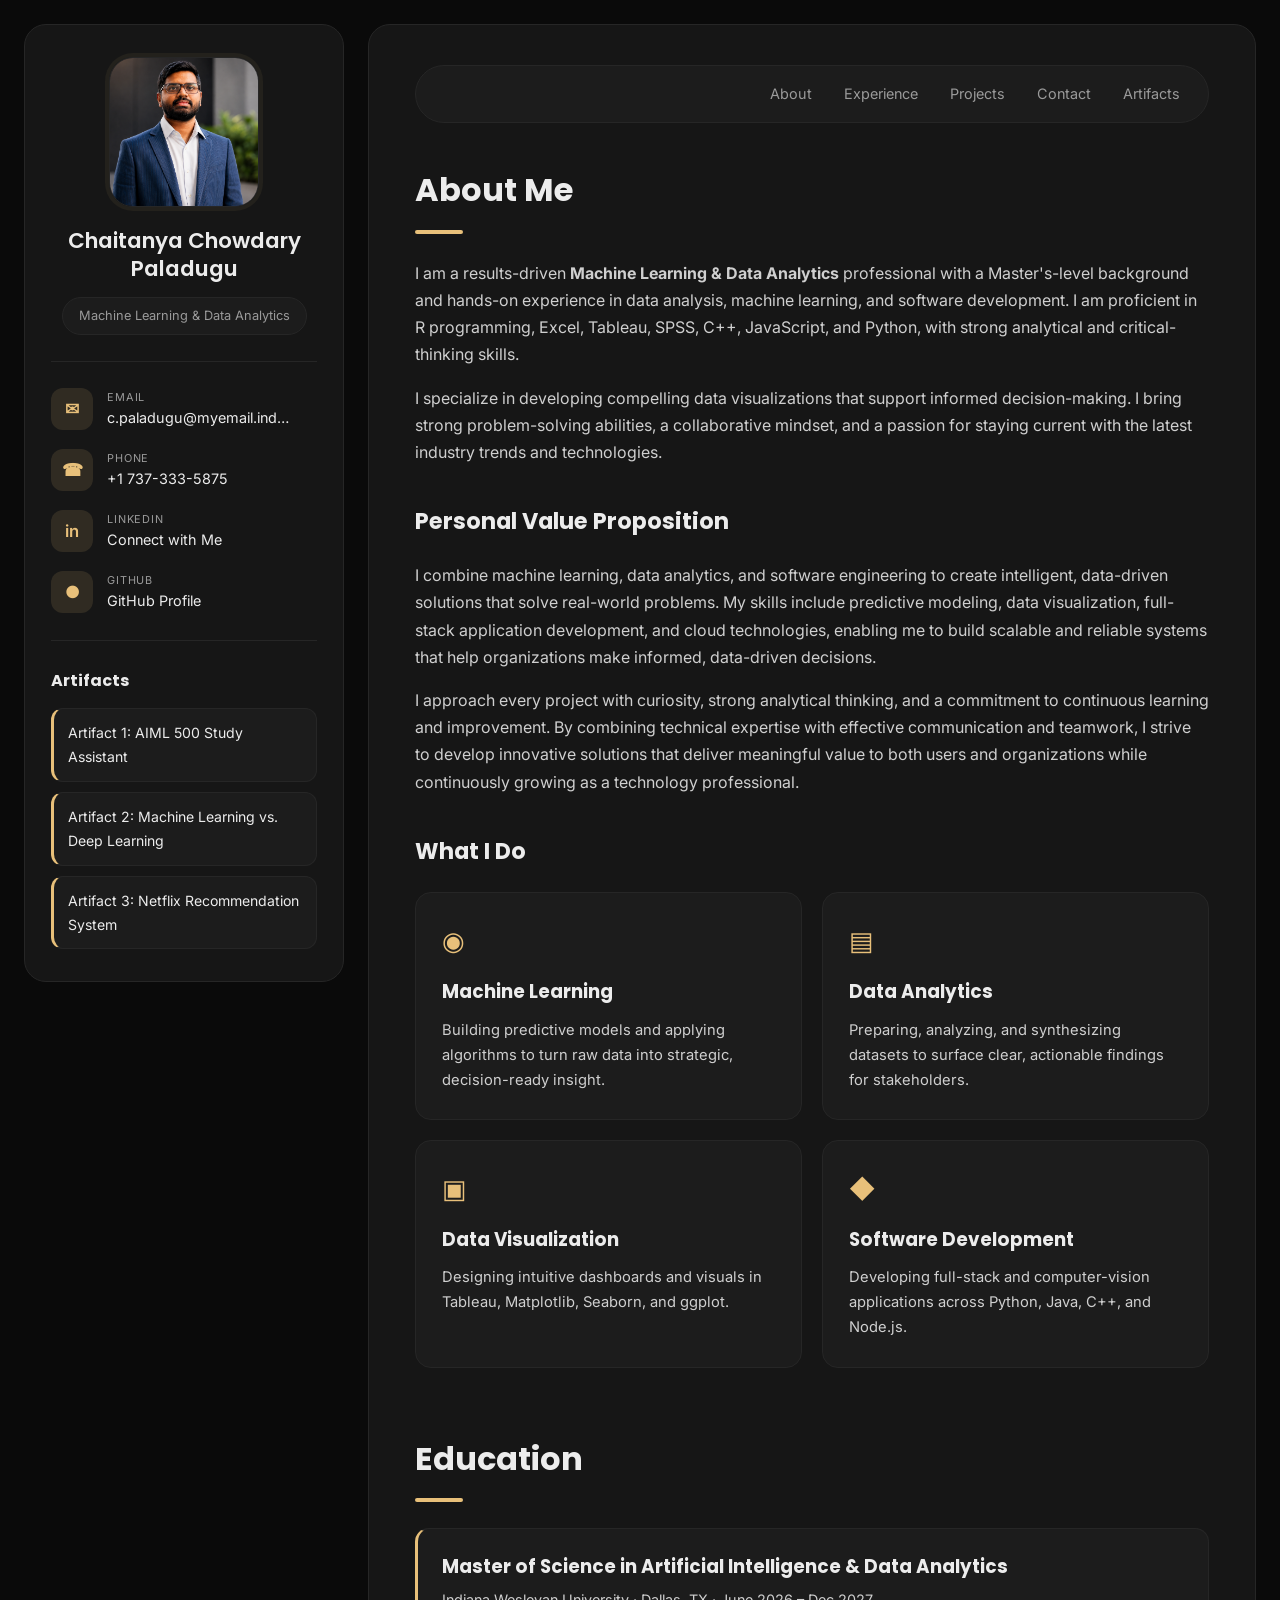
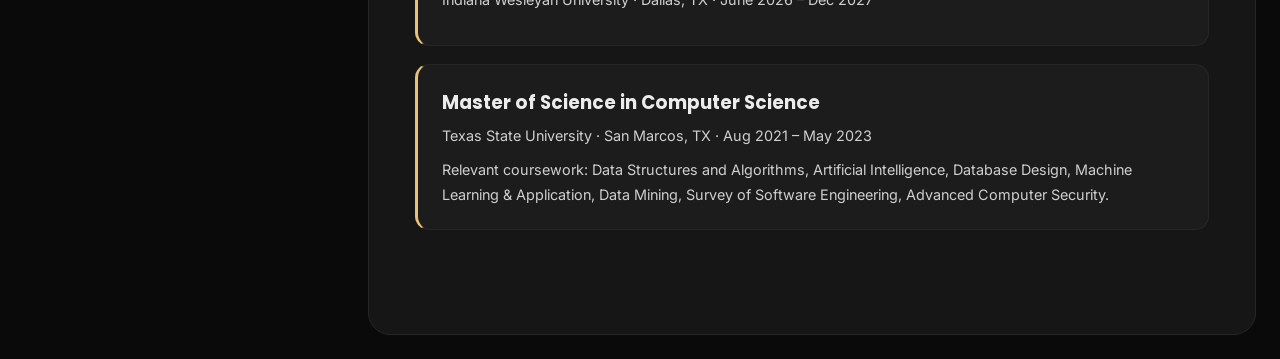
==== commit a97899f4: "Add Artifact 3 to all portfolio sidebars" ====
--- a/index.html
+++ b/index.html
@@ -47,6 +47,7 @@
         <h2 class="artifacts-title">Artifacts</h2>
         <a class="artifact-link" href="artifact-1.html">Artifact 1: AIML 500 Study Assistant</a>
         <a class="artifact-link" href="artifact-2.html">Artifact 2: Machine Learning vs. Deep Learning</a>
+        <a class="artifact-link" href="artifact-3.html">Artifact 3: Netflix Recommendation System</a>
       </div>
     </aside>
 
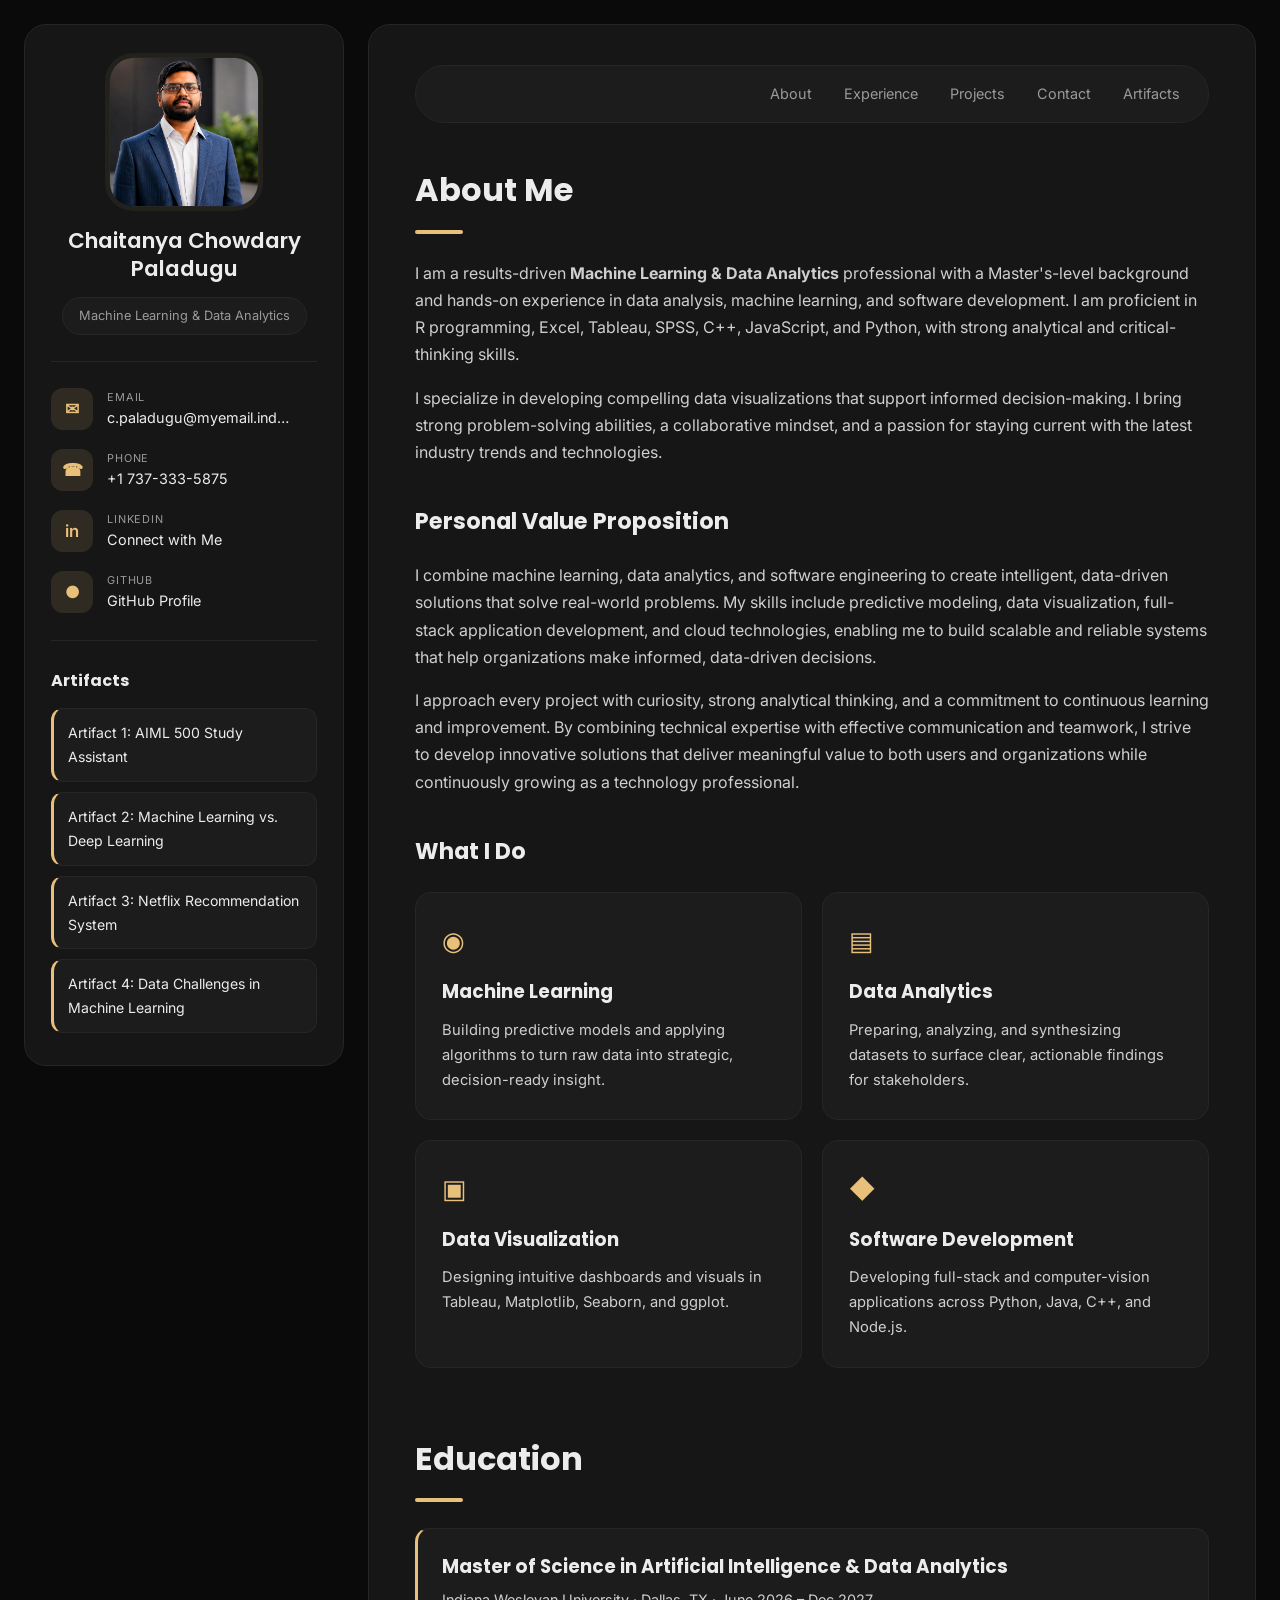
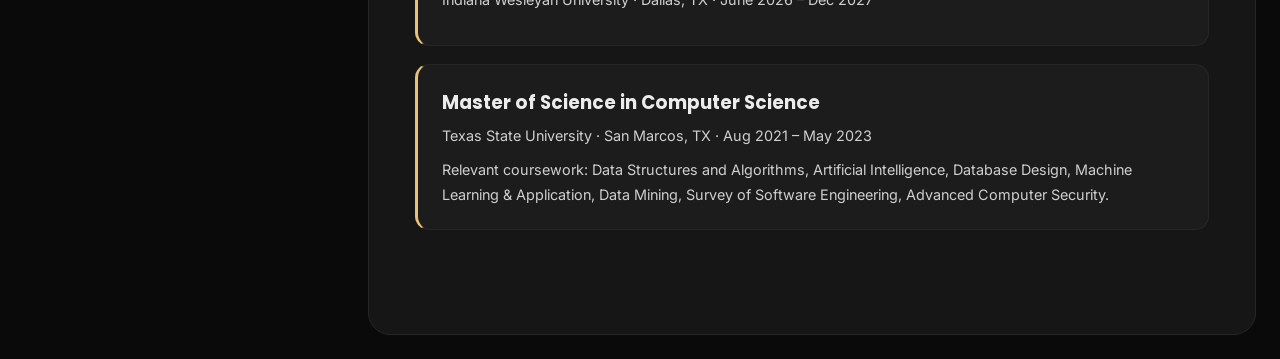
==== commit 4efb17ef: "Add Artifact 4 data challenges case analysis" ====
--- a/index.html
+++ b/index.html
@@ -48,6 +48,7 @@
         <a class="artifact-link" href="artifact-1.html">Artifact 1: AIML 500 Study Assistant</a>
         <a class="artifact-link" href="artifact-2.html">Artifact 2: Machine Learning vs. Deep Learning</a>
         <a class="artifact-link" href="artifact-3.html">Artifact 3: Netflix Recommendation System</a>
+        <a class="artifact-link" href="artifact-4.html">Artifact 4: Data Challenges in Machine Learning</a>
       </div>
     </aside>
 
